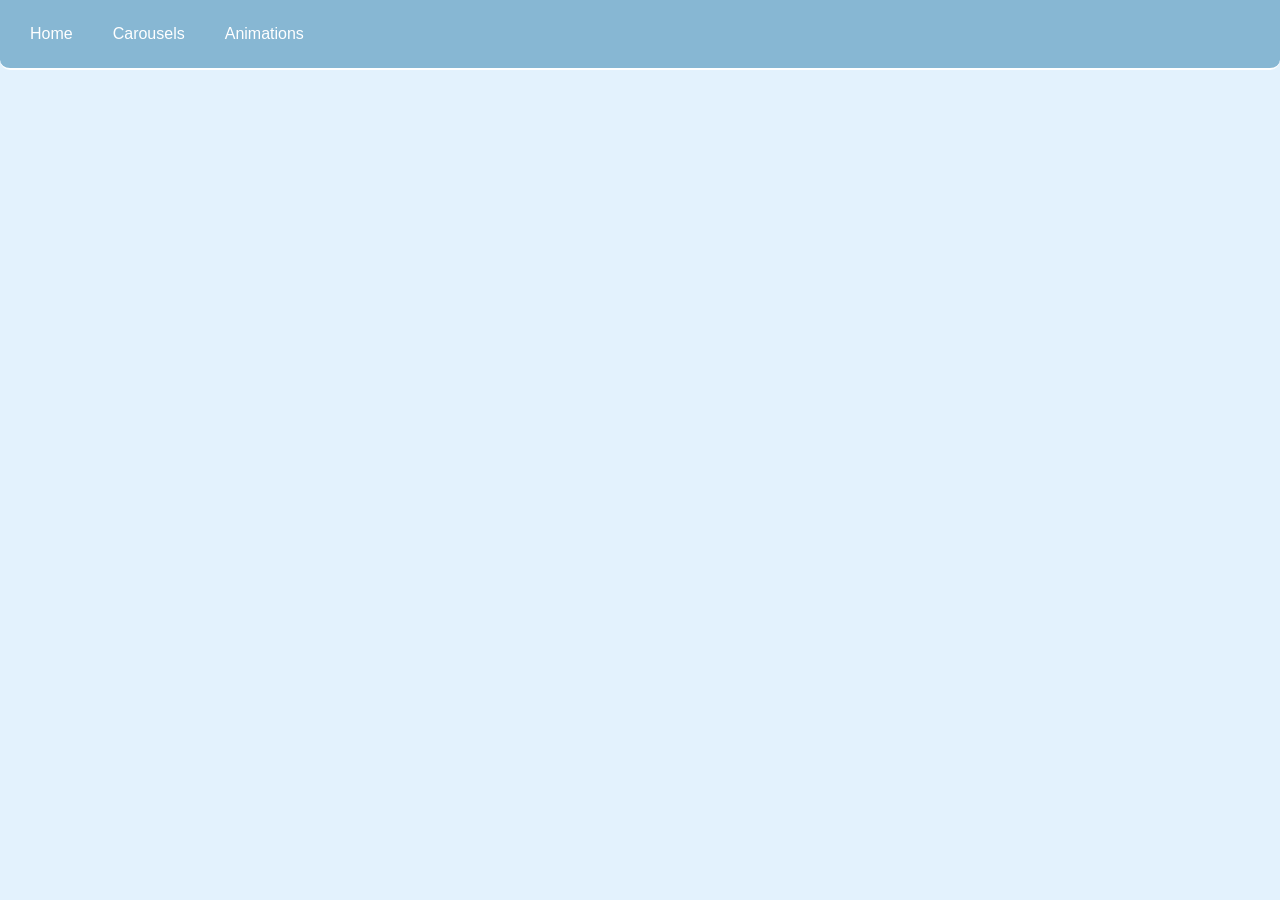
==== index.html @ dddc58a4 "Initial commit" ====
<!doctype html>
<html lang="en">
  <head>
    <meta charset="UTF-8" />
    <meta name="viewport" content="width=device-width, initial-scale=1.0" />
    <link rel="stylesheet" href="nav.css" />
    <link rel="stylesheet" href="style.css" />
    <title>🌟Inspired UI🌟</title>
  </head>
  <body>
    <script src="nav.js"></script>
  </body>
</html>
---- nav.css ----
* {
  margin: 0;
  padding: 0;
  box-sizing: border-box;
}

body {
  margin: 0;
  padding: 0;
  height: 100vh;
  overflow: hidden;
  background-color: #e3f2fd;
}

nav {
  display: flex;
  justify-content: start;
  align-items: center;
  height: 70px;
  background-color: #87b7d3;
  width: 100vw;
  box-sizing: border-box;
  padding: 0 0 0 20px;
  gap: 20px;
  font-family: Verdana, Geneva, Tahoma, sans-serif;
  border-radius: 0 0 10px 10px;
  border: white 2px solid;
  border-style: none none solid none;
  color: white;
}

#carousels-container,
#animations-container {
  position: relative;
}

.title {
  cursor: pointer;
  padding: 10px;
  border-radius: 10px 10px 0 0;
}

#home-title:hover {
  border-radius: 10px;
  background-color: #0000008a;
}

span a {
  color: white;
  text-decoration: none;
}

ul {
  list-style-type: none;
  background-color: #0000008a;
  padding: 0;
  margin-top: 10px;
  gap: 20px;
  border-radius: 0 10px 10px 10px;
}

#carousels-list,
#animations-list {
  position: absolute;
  display: none;
  z-index: 100;
}

li {
  padding: 20px 15px 15px;
  color: white;
}

a {
  text-decoration: none;
  white-space: nowrap;
}

a li:hover {
  background-color: rgba(0, 0, 0, 0.2);
  border-radius: 0 10px 10px 10px;
}
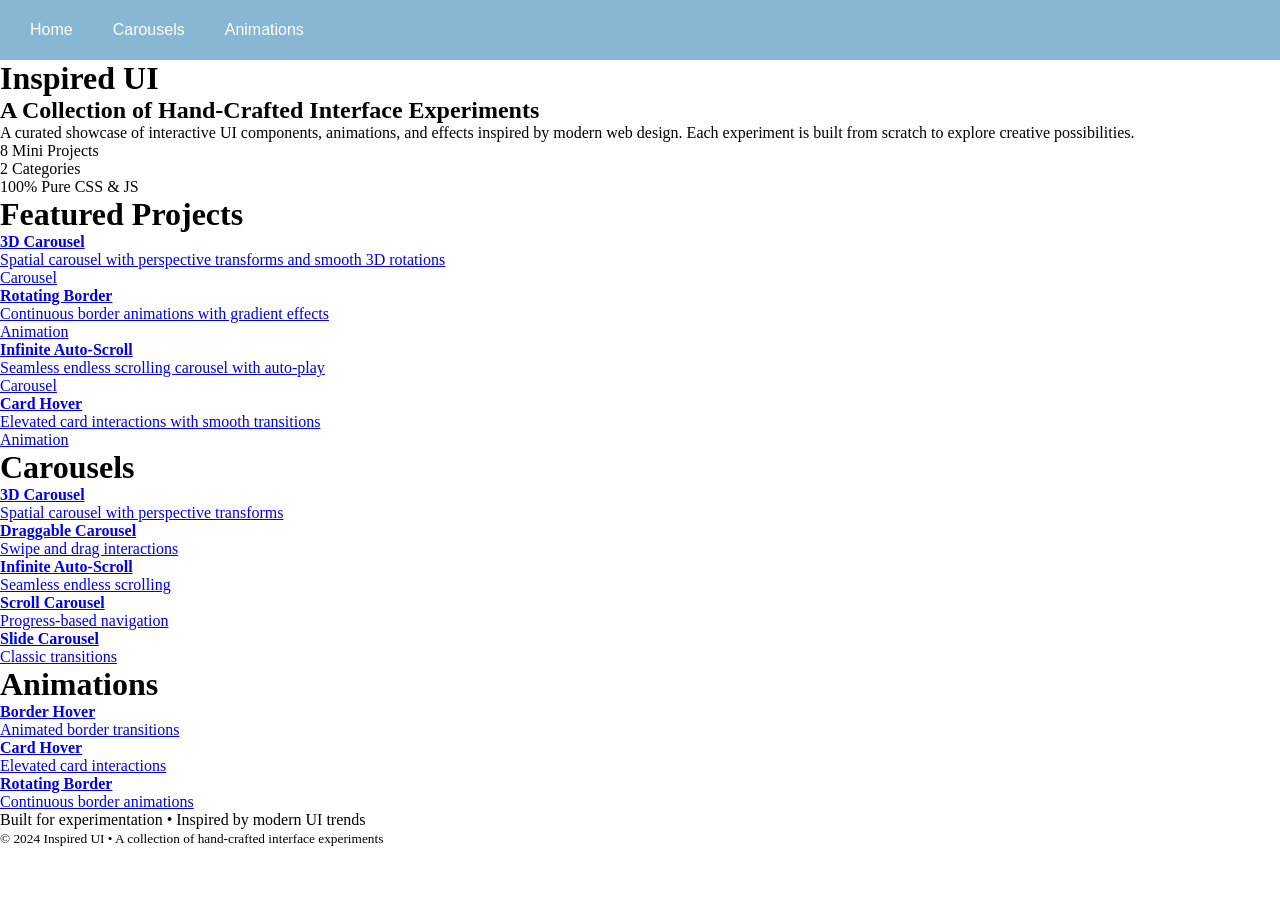
==== commit db6ac192: "Add home page" ====
--- a/index.html
+++ b/index.html
@@ -3,11 +3,169 @@
   <head>
     <meta charset="UTF-8" />
     <meta name="viewport" content="width=device-width, initial-scale=1.0" />
+    <link rel="stylesheet" href="main.css" />
     <link rel="stylesheet" href="nav.css" />
     <link rel="stylesheet" href="style.css" />
     <title>🌟Inspired UI🌟</title>
   </head>
   <body>
+    <main>
+      <div class="hero">
+        <h1>Inspired UI</h1>
+        <h2>A Collection of Hand-Crafted Interface Experiments</h2>
+        <p>
+          A curated showcase of interactive UI components, animations, and
+          effects inspired by modern web design. Each experiment is built from
+          scratch to explore creative possibilities.
+        </p>
+      </div>
+      <div class="stats">
+        <div class="stat-item">
+          <span class="stat-number">8</span>
+          <span class="stat-label">Mini Projects</span>
+        </div>
+        <div class="stat-item">
+          <span class="stat-number">2</span>
+          <span class="stat-label">Categories</span>
+        </div>
+        <div class="stat-item">
+          <span class="stat-number">100%</span>
+          <span class="stat-label">Pure CSS & JS</span>
+        </div>
+      </div>
+      <div class="featured-projects">
+        <h1>Featured Projects</h1>
+        <div class="featured-grid">
+          <a href="/carousels/3d-carousel/" class="project-card">
+            <div class="project-preview preview-3d"></div>
+            <!-- <img src="" class="project-preview preview-3d" alt="" /> -->
+            <div class="project-info">
+              <h4>3D Carousel</h4>
+              <p>
+                Spatial carousel with perspective transforms and smooth 3D
+                rotations
+              </p>
+              <span class="project-category">Carousel</span>
+            </div>
+          </a>
+          <a href="/animations/rotating-border/" class="project-card">
+            <div class="project-preview preview-rotating"></div>
+            <!-- <img src="" class="project-preview preview-rotating" alt="" /> -->
+            <div class="project-info">
+              <h4>Rotating Border</h4>
+              <p>Continuous border animations with gradient effects</p>
+              <span class="project-category">Animation</span>
+            </div>
+          </a>
+          <a
+            href="carousels/infinite-auto-scroll-carousel/"
+            class="project-card"
+          >
+            <div class="project-preview preview-infinite"></div>
+            <!-- <img src="" class="project-preview preview-infinite" alt="" /> -->
+            <div class="project-info">
+              <h4>Infinite Auto-Scroll</h4>
+              <p>Seamless endless scrolling carousel with auto-play</p>
+              <span class="project-category">Carousel</span>
+            </div>
+          </a>
+          <a href="/animations/card-hover/" class="project-card">
+            <div class="project-preview preview-card"></div>
+            <!-- <img src="" class="project-preview preview-card" alt="" /> -->
+            <div class="project-info">
+              <h4>Card Hover</h4>
+              <p>Elevated card interactions with smooth transitions</p>
+              <span class="project-category">Animation</span>
+            </div>
+          </a>
+        </div>
+      </div>
+      <div class="carousels">
+        <h1>Carousels</h1>
+        <div class="category-grid">
+          <a href="/carousels/3d-carousel/" class="project-card">
+            <div class="project-preview preview-3d"></div>
+            <!-- <img src="" class="project-preview preview-3d" alt="" /> -->
+            <div class="project-info">
+              <h4>3D Carousel</h4>
+              <p>Spatial carousel with perspective transforms</p>
+            </div>
+          </a>
+          <a href="/carousels/draggable-carousel/" class="project-card">
+            <div class="project-preview preview-draggable"></div>
+
+            <!-- <img src="" class="project-preview preview-draggable" alt="" /> -->
+            <div class="project-info">
+              <h4>Draggable Carousel</h4>
+              <p>Swipe and drag interactions</p>
+            </div>
+          </a>
+          <a
+            href="/carousels/infinite-auto-scroll-carousel/"
+            class="project-card"
+          >
+            <div class="project-preview preview-infinite"></div>
+            <!-- <img src="" class="project-preview preview-infinite" alt="" /> -->
+            <div class="project-info">
+              <h4>Infinite Auto-Scroll</h4>
+              <p>Seamless endless scrolling</p>
+            </div>
+          </a>
+          <a href="/carousels/scroll-carousel/" class="project-card">
+            <div class="project-preview preview-scroll"></div>
+            <!-- <img src="" class="project-preview preview-scroll" alt="" /> -->
+            <div class="project-info">
+              <h4>Scroll Carousel</h4>
+              <p>Progress-based navigation</p>
+            </div>
+          </a>
+          <a href="/carousels/slide-carousel/" class="project-card">
+            <div class="project-preview preview-slide"></div>
+            <!-- <img src="" class="project-preview preview-slide" alt="" /> -->
+            <div class="project-info">
+              <h4>Slide Carousel</h4>
+              <p>Classic transitions</p>
+            </div>
+          </a>
+        </div>
+      </div>
+      <div class="animations">
+        <h1>Animations</h1>
+        <div class="category-grid">
+          <a href="/animations/border-hover/" class="project-card">
+            <div class="project-preview preview-border"></div>
+            <!-- <img src="" class="project-preview preview-border" alt="" /> -->
+            <div class="project-info">
+              <h4>Border Hover</h4>
+              <p>Animated border transitions</p>
+            </div>
+          </a>
+          <a href="/animations/card-hover/" class="project-card">
+            <div class="project-preview preview-card"></div>
+            <!-- <img src="" class="project-preview preview-card" alt="" /> -->
+            <div class="project-info">
+              <h4>Card Hover</h4>
+              <p>Elevated card interactions</p>
+            </div>
+          </a>
+          <a href="/animations/rotating-border/" class="project-card">
+            <div class="project-preview preview-rotating"></div>
+            <!-- <img src="" class="project-preview preview-rotating" alt="" /> -->
+            <div class="project-info">
+              <h4>Rotating Border</h4>
+              <p>Continuous border animations</p>
+            </div>
+          </a>
+        </div>
+      </div>
+      <footer class="footer">
+        <p>Built for experimentation • Inspired by modern UI trends</p>
+        <small
+          >© 2024 Inspired UI • A collection of hand-crafted interface
+          experiments</small
+        >
+      </footer>
+    </main>
     <script src="nav.js"></script>
   </body>
 </html>
--- a/main.css
+++ b/main.css
@@ -0,0 +1,21 @@
+* {
+  margin: 0;
+  padding: 0;
+  box-sizing: border-box;
+}
+
+body {
+  margin: 0;
+  padding: 0;
+  height: 100%;
+  overflow: hidden;
+}
+
+.credit {
+  position: absolute;
+  left: 10px;
+  bottom: 10px;
+  z-index: 100;
+  opacity: 0.5;
+  font-size: 12px;
+}
--- a/nav.css
+++ b/nav.css
@@ -1,32 +1,24 @@
-* {
-  margin: 0;
-  padding: 0;
-  box-sizing: border-box;
-}
-
 body {
-  margin: 0;
-  padding: 0;
-  height: 100vh;
-  overflow: hidden;
-  background-color: #e3f2fd;
-}
+  margin: 60px 0 0;}
 
 nav {
   display: flex;
   justify-content: start;
   align-items: center;
-  height: 70px;
+  height: 60px;
   background-color: #87b7d3;
   width: 100vw;
   box-sizing: border-box;
   padding: 0 0 0 20px;
   gap: 20px;
   font-family: Verdana, Geneva, Tahoma, sans-serif;
-  border-radius: 0 0 10px 10px;
-  border: white 2px solid;
-  border-style: none none solid none;
   color: white;
+  position: fixed;
+  top: 0;
+  left: 0;
+  right: 0;
+  z-index: 100;
+  line-height: normal;
 }
 
 #carousels-container,
@@ -63,7 +55,6 @@
 #animations-list {
   position: absolute;
   display: none;
-  z-index: 100;
 }
 
 li {
@@ -71,7 +62,7 @@
   color: white;
 }
 
-a {
+ul a {
   text-decoration: none;
   white-space: nowrap;
 }
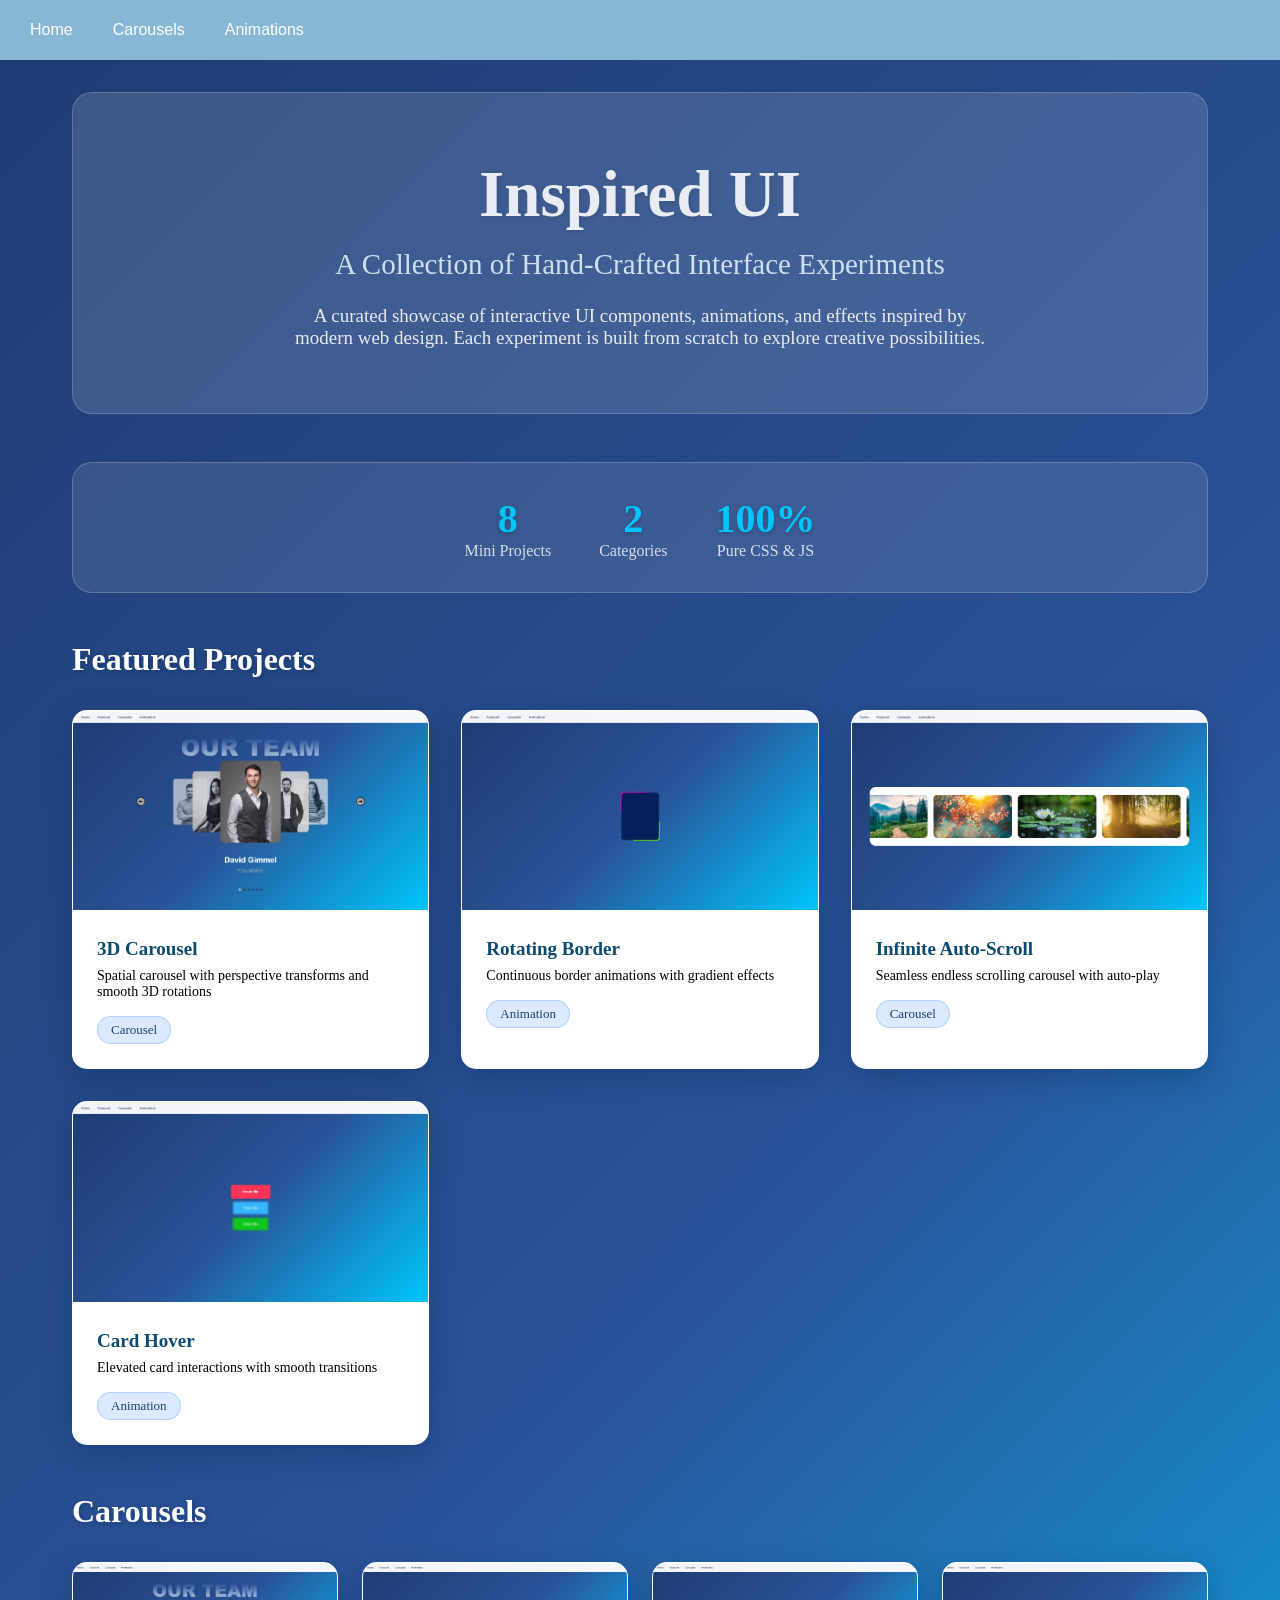
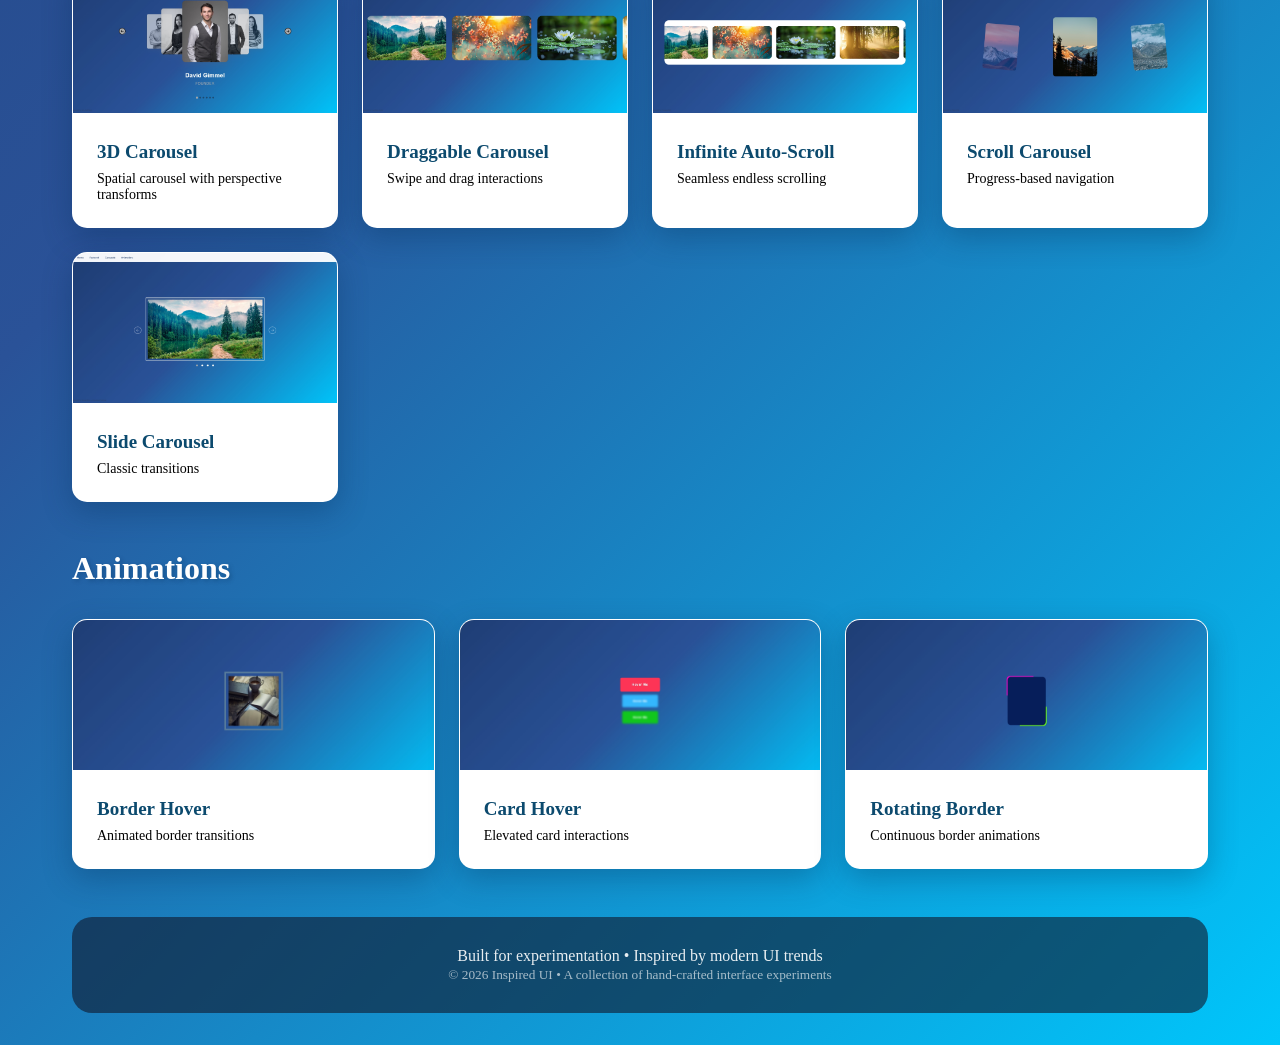
==== commit 275b4ef0: "Update home page" ====
--- a/index.html
+++ b/index.html
@@ -37,8 +37,10 @@
         <h1>Featured Projects</h1>
         <div class="featured-grid">
           <a href="/carousels/3d-carousel/" class="project-card">
-            <div class="project-preview preview-3d"></div>
-            <!-- <img src="" class="project-preview preview-3d" alt="" /> -->
+            <img
+              src="images/screen-records/3d-carousel.png"
+              class="project-preview"
+            />
             <div class="project-info">
               <h4>3D Carousel</h4>
               <p>
@@ -49,20 +51,21 @@
             </div>
           </a>
           <a href="/animations/rotating-border/" class="project-card">
-            <div class="project-preview preview-rotating"></div>
-            <!-- <img src="" class="project-preview preview-rotating" alt="" /> -->
+            <img
+              src="images/screen-records/rotating-border.png"
+              class="project-preview"
+            />
             <div class="project-info">
               <h4>Rotating Border</h4>
               <p>Continuous border animations with gradient effects</p>
               <span class="project-category">Animation</span>
             </div>
           </a>
-          <a
-            href="carousels/infinite-auto-scroll-carousel/"
-            class="project-card"
-          >
-            <div class="project-preview preview-infinite"></div>
-            <!-- <img src="" class="project-preview preview-infinite" alt="" /> -->
+          <a href="carousels/infinite-auto-scroll-carousel/" class="project-card">
+            <img
+              src="images/screen-records/infinite-auto-scroll-carousel.png"
+              class="project-preview"
+            />
             <div class="project-info">
               <h4>Infinite Auto-Scroll</h4>
               <p>Seamless endless scrolling carousel with auto-play</p>
@@ -70,8 +73,10 @@
             </div>
           </a>
           <a href="/animations/card-hover/" class="project-card">
-            <div class="project-preview preview-card"></div>
-            <!-- <img src="" class="project-preview preview-card" alt="" /> -->
+            <img
+              src="images/screen-records/card-hover.png"
+              class="project-preview"
+            />
             <div class="project-info">
               <h4>Card Hover</h4>
               <p>Elevated card interactions with smooth transitions</p>
@@ -84,44 +89,50 @@
         <h1>Carousels</h1>
         <div class="category-grid">
           <a href="/carousels/3d-carousel/" class="project-card">
-            <div class="project-preview preview-3d"></div>
-            <!-- <img src="" class="project-preview preview-3d" alt="" /> -->
+            <img
+              src="images/screen-records/3d-carousel.png"
+              class="project-preview"
+            />
             <div class="project-info">
               <h4>3D Carousel</h4>
               <p>Spatial carousel with perspective transforms</p>
             </div>
           </a>
           <a href="/carousels/draggable-carousel/" class="project-card">
-            <div class="project-preview preview-draggable"></div>
-
-            <!-- <img src="" class="project-preview preview-draggable" alt="" /> -->
+            <img
+              src="images/screen-records/draggable-carousel.png"
+              class="project-preview"
+            />
             <div class="project-info">
               <h4>Draggable Carousel</h4>
               <p>Swipe and drag interactions</p>
             </div>
           </a>
-          <a
-            href="/carousels/infinite-auto-scroll-carousel/"
-            class="project-card"
-          >
-            <div class="project-preview preview-infinite"></div>
-            <!-- <img src="" class="project-preview preview-infinite" alt="" /> -->
+          <a href="/carousels/infinite-auto-scroll-carousel/" class="project-card">
+            <img
+              src="images/screen-records/infinite-auto-scroll-carousel.png"
+              class="project-preview"
+            />
             <div class="project-info">
               <h4>Infinite Auto-Scroll</h4>
               <p>Seamless endless scrolling</p>
             </div>
           </a>
           <a href="/carousels/scroll-carousel/" class="project-card">
-            <div class="project-preview preview-scroll"></div>
-            <!-- <img src="" class="project-preview preview-scroll" alt="" /> -->
+            <img
+              src="images/screen-records/scroll-carousel.png"
+              class="project-preview"
+            />
             <div class="project-info">
               <h4>Scroll Carousel</h4>
               <p>Progress-based navigation</p>
             </div>
           </a>
           <a href="/carousels/slide-carousel/" class="project-card">
-            <div class="project-preview preview-slide"></div>
-            <!-- <img src="" class="project-preview preview-slide" alt="" /> -->
+            <img
+              src="images/screen-records/slide-carousel.png"
+              class="project-preview"
+            />
             <div class="project-info">
               <h4>Slide Carousel</h4>
               <p>Classic transitions</p>
@@ -133,24 +144,30 @@
         <h1>Animations</h1>
         <div class="category-grid">
           <a href="/animations/border-hover/" class="project-card">
-            <div class="project-preview preview-border"></div>
-            <!-- <img src="" class="project-preview preview-border" alt="" /> -->
+            <img
+              src="images/screen-records/border-hover.png"
+              class="project-preview"
+            />
             <div class="project-info">
               <h4>Border Hover</h4>
               <p>Animated border transitions</p>
             </div>
           </a>
           <a href="/animations/card-hover/" class="project-card">
-            <div class="project-preview preview-card"></div>
-            <!-- <img src="" class="project-preview preview-card" alt="" /> -->
+            <img
+              src="images/screen-records/card-hover.png"
+              class="project-preview"
+            />
             <div class="project-info">
               <h4>Card Hover</h4>
               <p>Elevated card interactions</p>
             </div>
           </a>
           <a href="/animations/rotating-border/" class="project-card">
-            <div class="project-preview preview-rotating"></div>
-            <!-- <img src="" class="project-preview preview-rotating" alt="" /> -->
+            <img
+              src="images/screen-records/rotating-border.png"
+              class="project-preview"
+            />
             <div class="project-info">
               <h4>Rotating Border</h4>
               <p>Continuous border animations</p>
@@ -160,10 +177,9 @@
       </div>
       <footer class="footer">
         <p>Built for experimentation • Inspired by modern UI trends</p>
-        <small
-          >© 2024 Inspired UI • A collection of hand-crafted interface
-          experiments</small
-        >
+        <small>
+          © 2026 Inspired UI • A collection of hand-crafted interface experiments
+        </small>
       </footer>
     </main>
     <script src="nav.js"></script>
--- a/style.css
+++ b/style.css
@@ -0,0 +1,193 @@
+body {
+  overflow-y: scroll;
+  background: linear-gradient(135deg, #1e3c72 0%, #2a5298 50%, #00c6fb 100%);
+}
+
+main {
+  max-width: 1200px;
+  margin: 0 auto;
+  padding: 32px;
+  display: flex;
+  flex-direction: column;
+  justify-content: center;
+  gap: 48px;
+}
+
+.hero {
+  background: rgba(255, 255, 255, 0.15);
+  border: 1px solid rgba(255, 255, 255, 0.2);
+  border-radius: 20px;
+  padding: 64px 32px;
+  text-align: center;
+  color: white;
+  opacity: 0.9;
+}
+.hero h1 {
+  font-size: 65px;
+  margin-bottom: 16px;
+  font-weight: 800;
+  text-shadow: 2px 2px 4px rgba(0, 0, 0, 0.1);
+}
+.hero h2 {
+  font-size: 29px;
+  margin-bottom: 24px;
+  font-weight: 400;
+  color: #e0f2fe;
+}
+.hero p {
+  font-size: 19px;
+  max-width: 700px;
+  margin: 0 auto;
+}
+
+.stats {
+  padding: 32px;
+  display: flex;
+  justify-content: center;
+  align-items: center;
+  gap: 48px;
+  background: rgba(255, 255, 255, 0.1);
+  border: 1px solid rgba(255, 255, 255, 0.2);
+  border-radius: 20px;
+  color: white;
+}
+.stat-item {
+  display: flex;
+  flex-direction: column;
+  text-align: center;
+}
+.stat-number {
+  color: #00c6fb;
+  font-size: 40px;
+  font-weight: 700;
+  text-shadow: 0 2px 4px rgba(0, 0, 0, 0.2);
+}
+.stat-label {
+  opacity: 0.8;
+}
+
+.featured-projects h1,
+.carousels h1,
+.animations h1 {
+  font-weight: 600;
+  color: white;
+  margin-bottom: 32px;
+  text-shadow: 2px 2px 4px rgba(0, 40, 80, 0.3);
+}
+
+.featured-grid {
+  display: grid;
+  grid-template-columns: repeat(auto-fit, minmax(300px, 1fr));
+  gap: 32px;
+}
+.category-grid {
+  display: grid;
+  grid-template-columns: repeat(auto-fit, minmax(250px, 1fr));
+  gap: 24px;
+}
+
+.project-card {
+  overflow: hidden;
+  color: inherit;
+  text-decoration: none;
+  border-radius: 15px;
+  border: 1px solid rgba(255, 255, 255, 0.1);
+  box-shadow: 0 10px 30px rgba(0, 40, 80, 0.3);
+  background: white;
+  transition:
+    transform 0.3s,
+    box-shadow 0.3s;
+}
+
+.project-card:hover {
+  transform: translateY(-10px);
+  box-shadow: 0 20px 40px rgba(0, 100, 200, 0.4);
+}
+
+.project-preview {
+  width: 100%;
+  object-fit: cover;
+}
+.carousels .project-preview,
+.animations .project-preview {
+  height: 150px;
+}
+
+.project-info {
+  padding: 24px;
+}
+.project-info h4 {
+  font-size: 19px;
+  margin-bottom: 8px;
+  color: #0c4a6e;
+}
+.project-info p {
+  font-size: 14px;
+}
+
+.project-category {
+  display: inline-block;
+  background: #dbeafe;
+  border-radius: 20px;
+  margin-top: 16px;
+  padding: 5px 13px;
+  font-size: 13px;
+  color: #1e3c72;
+  font-weight: 500;
+  border: 1px solid rgba(37, 99, 235, 0.2);
+}
+
+.footer {
+  padding: 30px;
+  border-radius: 20px;
+  text-align: center;
+  color: rgba(255, 255, 255, 0.9);
+  background: rgba(15, 23, 42, 0.6);
+}
+.footer small {
+  margin-top: 8px;
+  opacity: 0.7;
+}
+
+/* custom scrollbar */
+::-webkit-scrollbar {
+  width: 10px;
+}
+::-webkit-scrollbar-track {
+  background: #1e3c72;
+}
+::-webkit-scrollbar-thumb {
+  background: #00c6fb;
+  border-radius: 5px;
+}
+::-webkit-scrollbar-thumb:hover {
+  background: #0284c7;
+}
+
+@media (max-width: 768px) {
+  .hero h1 {
+    font-size: 40px;
+  }
+
+  .hero h2 {
+    font-size: 21px;
+  }
+}
+
+/* loading animation for previews */
+.project-preview {
+  animation: gradientShift 3s ease infinite;
+  background-size: 200% 200%;
+}
+
+@keyframes gradientShift {
+  0% {
+    background-position: 0% 50%;
+  }
+  50% {
+    background-position: 100% 50%;
+  }
+  100% {
+    background-position: 0% 50%;
+  }
+}
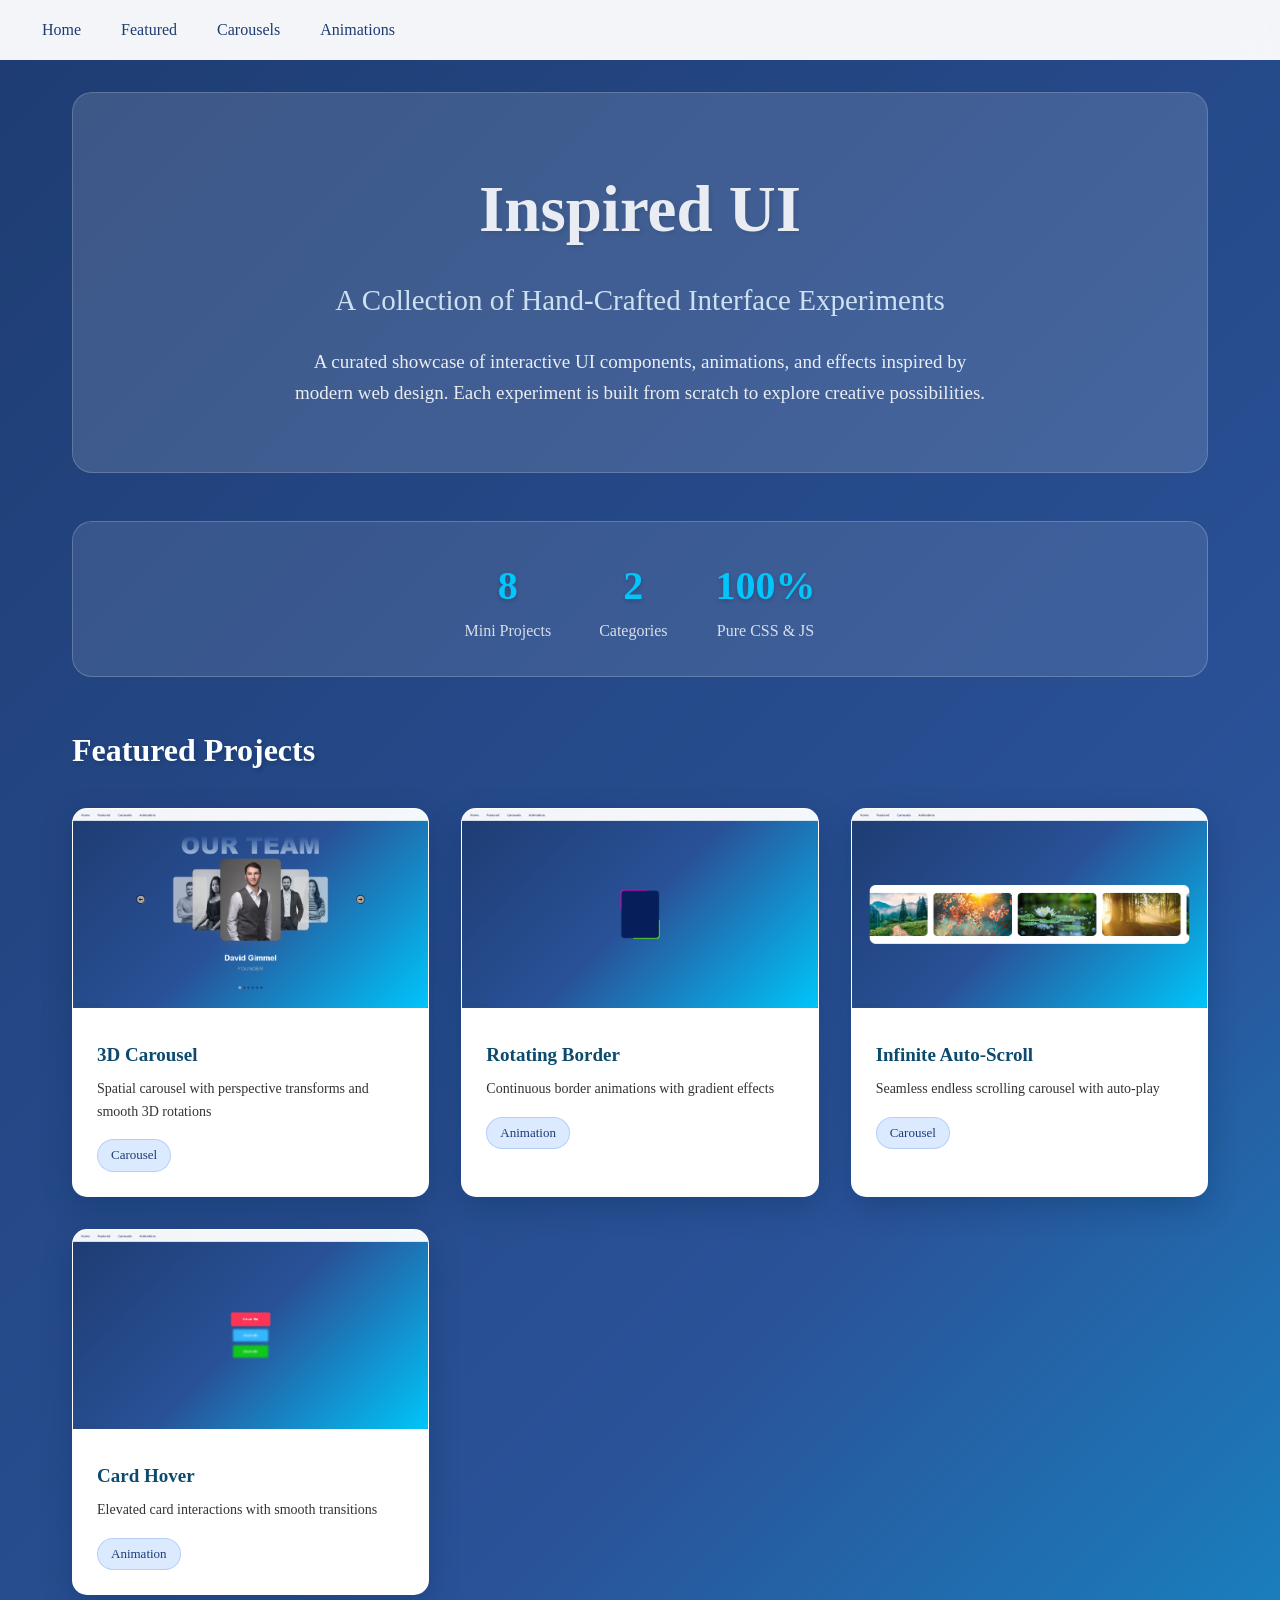
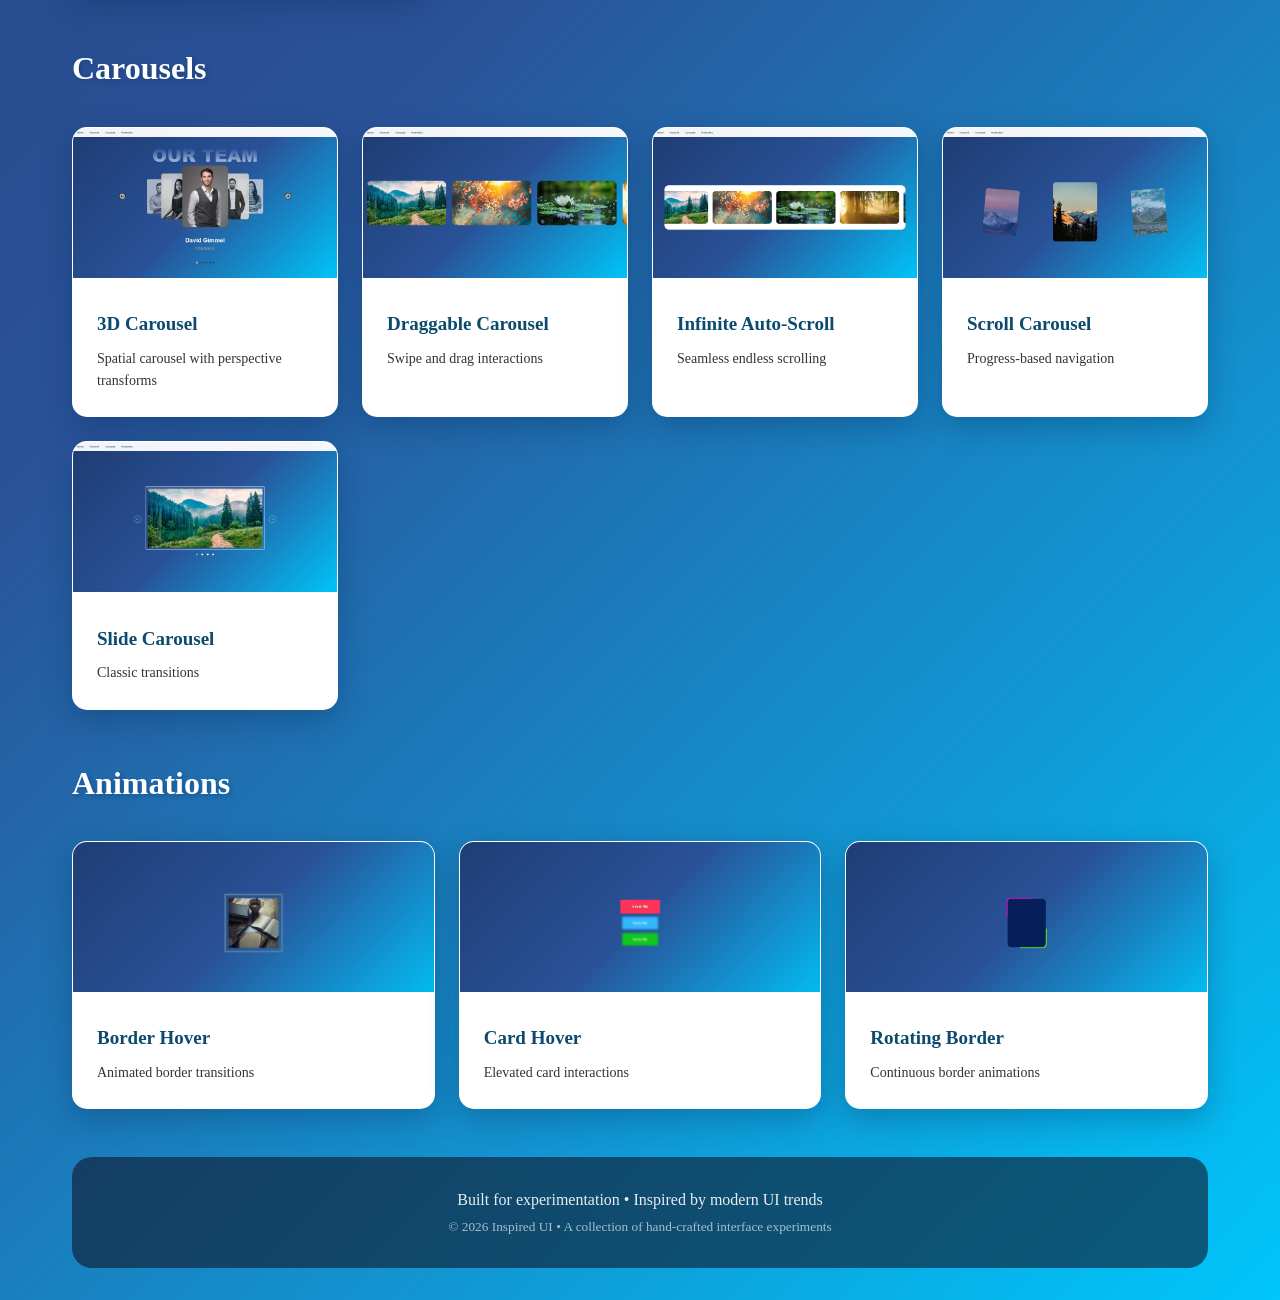
==== commit 90966994: "Update nav" ====
--- a/index.html
+++ b/index.html
@@ -33,7 +33,7 @@
           <span class="stat-label">Pure CSS & JS</span>
         </div>
       </div>
-      <div class="featured-projects">
+      <div class="featured-projects" id="featured">
         <h1>Featured Projects</h1>
         <div class="featured-grid">
           <a href="/carousels/3d-carousel/" class="project-card">
@@ -85,7 +85,7 @@
           </a>
         </div>
       </div>
-      <div class="carousels">
+      <div class="carousels" id="carousels">
         <h1>Carousels</h1>
         <div class="category-grid">
           <a href="/carousels/3d-carousel/" class="project-card">
@@ -140,7 +140,7 @@
           </a>
         </div>
       </div>
-      <div class="animations">
+      <div class="animations" id="animations">
         <h1>Animations</h1>
         <div class="category-grid">
           <a href="/animations/border-hover/" class="project-card">
--- a/main.css
+++ b/main.css
@@ -5,9 +5,12 @@
 }
 
 body {
-  margin: 0;
-  padding: 0;
-  height: 100%;
+  min-height: 100vh;
+  font-family: "Segoe UI", Roboto, Oxygen;
+  background: linear-gradient(135deg, #1e3c72 0%, #2a5298 50%, #00c6fb 100%);
+  color: #333;
+  overflow-y: scroll;
+  line-height: 1.6;
   overflow: hidden;
 }
 
--- a/nav.css
+++ b/nav.css
@@ -1,60 +1,48 @@
-body {
-  margin: 60px 0 0;}
-
-nav {
+.navbar {
+  height: 60px;
+  width: 100vw;
   display: flex;
-  justify-content: start;
   align-items: center;
-  height: 60px;
-  background-color: #87b7d3;
-  width: 100vw;
-  box-sizing: border-box;
-  padding: 0 0 0 20px;
   gap: 20px;
-  font-family: Verdana, Geneva, Tahoma, sans-serif;
-  color: white;
-  position: fixed;
+  padding: 16px 32px;
+  position: sticky;
   top: 0;
-  left: 0;
-  right: 0;
+  line-height: normal;
+  list-style: none;
+  backdrop-filter: blur(10px);
+  background: rgba(255, 255, 255, 0.95);
   z-index: 100;
-  line-height: normal;
 }
 
-#carousels-container,
-#animations-container {
-  position: relative;
+.title a {
+  padding: 10px;
+  border-radius: 10px;
 }
 
-.title {
-  cursor: pointer;
-  padding: 10px;
+.container .title a {
   border-radius: 10px 10px 0 0;
 }
 
-#home-title:hover {
-  border-radius: 10px;
-  background-color: #0000008a;
-}
-
-span a {
-  color: white;
+.navbar a {
+  color: #1e3c72;
+  font-weight: 500;
   text-decoration: none;
 }
 
+.navbar a:hover {
+  background-color: #0000008a;
+  color: white;
+}
+
 ul {
+  display: none;
+  position: absolute;
   list-style-type: none;
-  background-color: #0000008a;
+  gap: 20px;
   padding: 0;
   margin-top: 10px;
-  gap: 20px;
+  background-color: #0000008a;
   border-radius: 0 10px 10px 10px;
-}
-
-#carousels-list,
-#animations-list {
-  position: absolute;
-  display: none;
 }
 
 li {
@@ -62,11 +50,6 @@
   color: white;
 }
 
-ul a {
-  text-decoration: none;
-  white-space: nowrap;
-}
-
 a li:hover {
   background-color: rgba(0, 0, 0, 0.2);
   border-radius: 0 10px 10px 10px;
